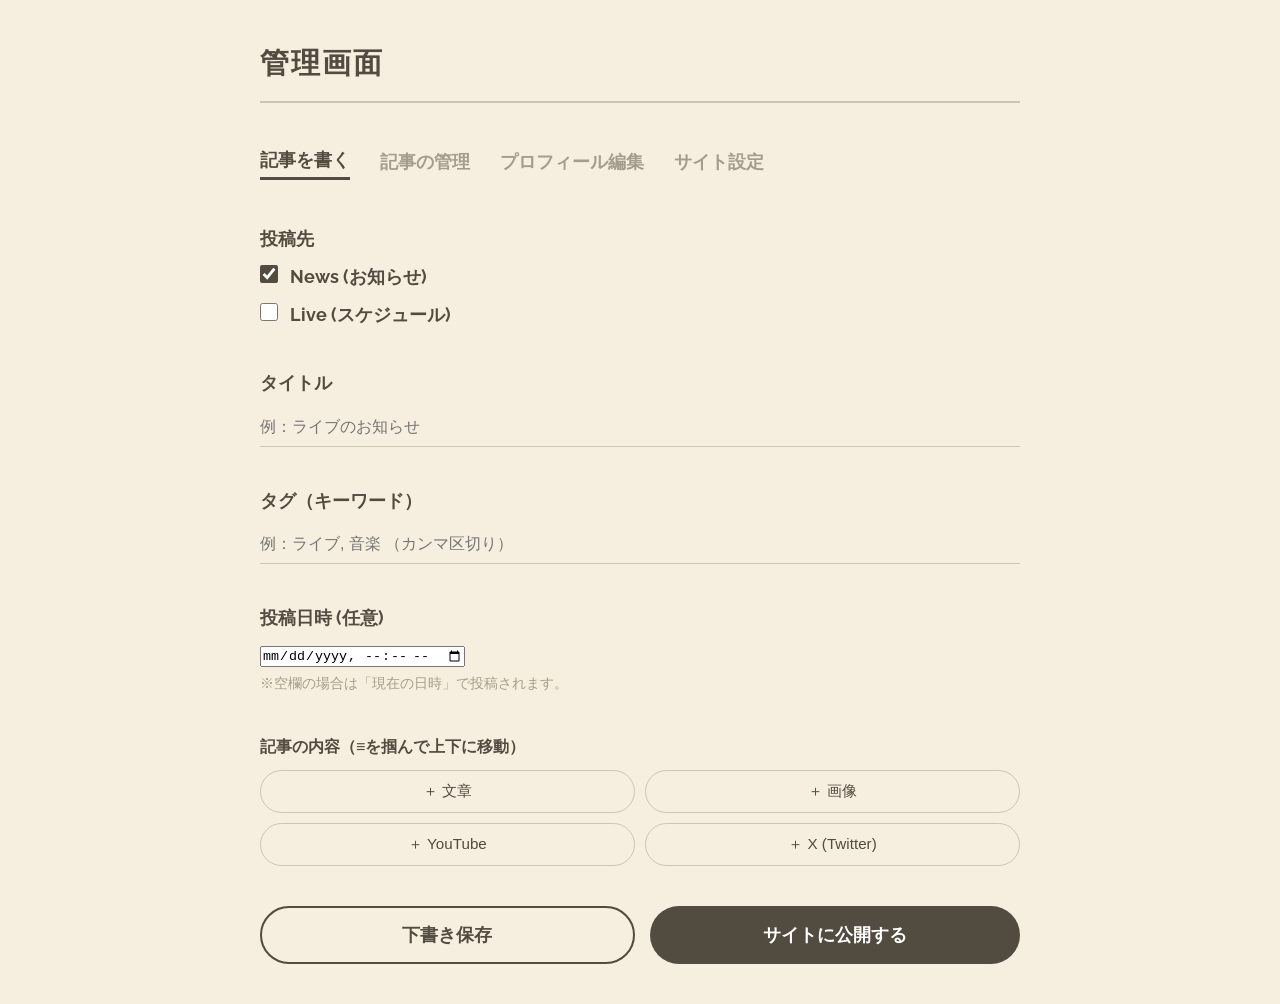
==== management.html @ 3f87c619 "Add files via upload" ====
<!DOCTYPE html>
<html lang="ja">
<head>
    <meta charset="UTF-8" />
    <meta name="viewport" content="width=device-width, initial-scale=1.0" />
    <title>管理画面 - カウチポテト</title>
    
    <link rel="stylesheet" href="style.css">
    
    <script src="https://upload-widget.cloudinary.com/global/all.js" type="text/javascript"></script>
</head>
<body>
    <div id="loading-overlay"><div class="msg">画像挿入画面を読み込み中...</div></div>

    <div class="admin-wrap">
        <h1 class="admin-title">管理画面</h1>
        
        <div class="tabs">
            <button class="tab-btn active" onclick="switchTab('tab-post')" id="tab-btn-post">記事を書く</button>
            <button class="tab-btn" onclick="switchTab('tab-manage'); loadAdminPosts();">記事の管理</button>
            <button class="tab-btn" onclick="switchTab('tab-profile'); loadProfile();">プロフィール編集</button>
            <button class="tab-btn" onclick="switchTab('tab-settings')">サイト設定</button>
        </div>

        <div id="tab-post">
            <form id="news-form">
                <input type="hidden" id="edit-post-id" value="">
                
                <div class="form-group">
                    <label>投稿先</label>
                    <label class="checkbox-label"><input type="checkbox" id="cat-news" value="news" checked> News (お知らせ)</label>
                    <label class="checkbox-label"><input type="checkbox" id="cat-live" value="live"> Live (スケジュール)</label>
                </div>

                <div class="form-group">
                    <label>タイトル</label>
                    <input type="text" id="news-title" required placeholder="例：ライブのお知らせ">
                </div>
                <div class="form-group">
                    <label>タグ（キーワード）</label>
                    <input type="text" id="news-tags" placeholder="例：ライブ, 音楽 （カンマ区切り）">
                </div>

                <div class="form-group">
                    <label>投稿日時 (任意)</label>
                    <input type="datetime-local" id="news-date">
                    <p style="font-size:0.85em; color:var(--accent-color); margin-top:5px;">※空欄の場合は「現在の日時」で投稿されます。</p>
                </div>
                
                <label style="display:block; margin-bottom:10px; font-weight:bold;">記事の内容（≡を掴んで上下に移動）</label>
                <div id="blocks-container"></div>

                <div class="add-btns">
                    <button type="button" onclick="addBlock('text', '', 'blocks-container')">＋ 文章</button>
                    <button type="button" onclick="addBlock('image', '', 'blocks-container')">＋ 画像</button>
                    <button type="button" onclick="addBlock('youtube', '', 'blocks-container')">＋ YouTube</button>
                    <button type="button" onclick="addBlock('twitter', '', 'blocks-container')">＋ X (Twitter)</button>
                </div>
                
                <div class="form-actions">
                    <button type="button" class="submit-btn draft-btn" id="draft-post-btn">下書き保存</button>
                    <button type="submit" class="submit-btn" id="submit-post-btn">サイトに公開する</button>
                    <button type="button" class="submit-btn draft-btn" id="cancel-edit-btn" style="display:none;" onclick="cancelEdit()">編集キャンセル</button>
                </div>
                <p id="post-status" style="margin-top:20px; color: var(--link-color); font-weight:bold; display:none;"></p>
            </form>
        </div>

        <div id="tab-manage" style="display: none;">
            <p style="margin-bottom:20px;">過去の記事や下書きを修正・削除できます。</p>
            <div id="admin-posts-list"><p>読み込み中...</p></div>
        </div>

        <div id="tab-profile" style="display: none;">
            <p style="margin-bottom:20px;">プロフィールページの内容を配置します。</p>
            <div id="blocks-container-profile"></div>
            <div class="add-btns">
                <button type="button" onclick="addBlock('text', '', 'blocks-container-profile')">＋ 文章</button>
                <button type="button" onclick="addBlock('image', '', 'blocks-container-profile')">＋ 画像</button>
                <button type="button" onclick="addBlock('youtube', '', 'blocks-container-profile')">＋ YouTube</button>
                <button type="button" onclick="addBlock('twitter', '', 'blocks-container-profile')">＋ X (Twitter)</button>
            </div>
            <div class="form-actions">
                <button type="button" onclick="saveProfile()" class="submit-btn">更新する</button>
            </div>
            <p id="profile-status" style="margin-top:20px; color: var(--link-color); font-weight:bold; display:none;">更新しました！</p>
        </div>

        <div id="tab-settings" style="display: none;">
            <div class="setting-card">
                <label style="font-weight:bold;">左上のヘッダーロゴ画像</label>
                <button type="button" onclick="uploadSettingImage('headerLogo')" class="add-btns" style="padding:10px 20px; border-radius:30px; margin-top:10px;">画像を選ぶ</button>
                <img id="preview-headerLogo" src="" style="max-height:60px; margin-top:10px; display:block;">
                <input type="hidden" id="input-headerLogo">
            </div>
            <div class="setting-card">
                <label style="font-weight:bold;">トップ画像 (HOME画面)</label>
                <button type="button" onclick="uploadSettingImage('topImage')" class="add-btns" style="padding:10px 20px; border-radius:30px; margin-top:10px;">画像を選ぶ</button>
                <img id="preview-topImage" src="" style="max-width:200px; display:block; margin-top:10px;">
                <input type="hidden" id="input-topImage">
            </div>
            <div class="setting-card">
                <label style="font-weight:bold;">タブアイコン (Favicon)</label>
                <button type="button" onclick="uploadSettingImage('favicon')" class="add-btns" style="padding:10px 20px; border-radius:30px; margin-top:10px;">画像を選ぶ</button>
                <img id="preview-favicon" src="" style="max-width:50px; margin-top:10px; display:block;">
                <input type="hidden" id="input-favicon">
            </div>
            <div class="form-actions">
                <button type="button" onclick="saveSettings()" class="submit-btn">設定を保存</button>
            </div>
            <p id="setting-status" style="margin-top:20px; color: var(--link-color); font-weight:bold; display:none;">保存しました！</p>
        </div>
    </div>

    <script type="module" src="admin.js"></script>
</body>
</html>
---- style.css ----
@charset "UTF-8";

/* ==================================================
   Google Fonts の読み込み
================================================== */
@import url('https://fonts.googleapis.com/css2?family=Raleway:wght@400;600&display=swap');

/* ==================================================
   1. 全体設定 (共通)
================================================== */
:root {
    --bg-color: #f6eede;      /* 背景色 */
    --text-color: #514b40;    /* 基本の文字色 */
    --accent-color: #a79d8a;  /* ボタンや日付バッジなどのアクセント色 */
    --link-color: #909f78;    /* リンクの色 */
    --border-color: #cdc5b4;  /* 枠線などの色 */
}

* {
    box-sizing: border-box;
    margin: 0;
    padding: 0;
}

body {
    background-color: var(--bg-color);
    color: var(--text-color);
    font-family: "Raleway", "Helvetica", "ヒラギノ角ゴ ProN W3", "Hiragino Kaku Gothic ProN", sans-serif;
    line-height: 1.6;
}

a {
    color: var(--text-color);
    text-decoration: none;
    transition: color 0.3s;
}

a:hover {
    color: var(--accent-color);
}

/* --- 共通ヘッダー (PC版) --- */
.site-header { width: 100%; padding: 30px 0; }
.header-inner { max-width: 1200px; margin: 0 auto; padding: 0 40px; display: flex; justify-content: space-between; align-items: center; }
.site-logo img { max-height: 60px; width: auto; display: block; }

.desktop-nav ul { list-style: none; display: flex; gap: 40px; }
.desktop-nav a { font-family: "Raleway", "Helvetica", "ヒラギノ角ゴ ProN W3", "Hiragino Kaku Gothic ProN", sans-serif; font-size: 1.1em; letter-spacing: 1px; text-transform: uppercase; color: var(--accent-color); }
.desktop-nav a.active, .desktop-nav a:hover { color: var(--text-color); }

/* --- 共通スマホ用ハンバーガーメニュー --- */
.hamburger-btn { display: none; background: transparent; border: none; color: var(--text-color); cursor: pointer; }
.mobile-menu-overlay { position: fixed; top: 0; left: 0; width: 100%; height: 100%; background-color: var(--bg-color); z-index: 2000; display: flex; flex-direction: column; padding: 60px 40px; opacity: 0; visibility: hidden; transition: opacity 0.3s ease, visibility 0.3s ease; overflow-y: auto;}
.mobile-menu-overlay.active { opacity: 1; visibility: visible; }
.close-btn { position: absolute; top: 30px; right: 30px; background: transparent; border: none; color: var(--text-color); cursor: pointer; }

.mobile-nav ul { list-style: none; margin-top: 40px; width: 100%; max-width: 300px; }
.mobile-nav li { border-bottom: 1px solid var(--border-color); }
.mobile-nav a { font-family: "Raleway", "Helvetica", "ヒラギノ角ゴ ProN W3", "Hiragino Kaku Gothic ProN", sans-serif; display: block; padding: 20px 0; font-size: 1.2em; color: var(--accent-color); letter-spacing: 1px; text-transform: uppercase; }
.mobile-nav a.active { color: var(--text-color); }

/* --- 共通フッター & スクロールトップ --- */
.site-footer { text-align: center; padding: 60px 20px 40px; border-top: 1px solid var(--border-color); margin-top: 40px; position: relative; }
.copyright { font-size: 0.8em; color: rgba(81,75,64, 0.5); }

#scroll-to-top { position: fixed; bottom: 30px; right: 30px; width: 50px; height: 50px; background-color: var(--accent-color); color: #fff; border-radius: 50%; display: flex; justify-content: center; align-items: center; cursor: pointer; opacity: 0; visibility: hidden; transition: all 0.3s ease; z-index: 1000; border: none; }
#scroll-to-top.show { opacity: 1; visibility: visible; }
#scroll-to-top:hover { background-color: var(--text-color); }
#scroll-to-top svg { width: 24px; height: 24px; fill: currentColor; }

/* --- 共通SNSボタン (SVG) --- */
.sns-btn { display: inline-flex; align-items: center; padding: 10px 20px; border: 1px solid var(--border-color); border-radius: 30px; font-size: 0.9em; margin: 0 10px 10px 0; }
.sns-btn svg { width: 18px; height: 18px; margin-right: 8px; fill: currentColor; }

.main-content { max-width: 800px; margin: 0 auto; padding: 0 20px; }


/* ==================================================
   2. index (トップページ)
================================================== */
.hero-section { text-align: center; margin-bottom: 40px; }
.hero-image { width: 100%; max-width: 100%; height: auto; display: block; margin: 0 auto; border-top: 1px solid var(--border-color); border-bottom: 1px solid var(--border-color); }
.site-description { margin-top: 15px; font-size: 0.9em; }

.sns-links { text-align: center; margin-bottom: 40px; font-size: 0.9em; }
.sns-links a { color: var(--link-color); margin: 0 10px; }

.search-box { margin-bottom: 50px; text-align: right; }
.search-box form { display: inline-flex; gap: 10px; width: 100%; max-width: 300px; }
.search-box input { flex: 1; padding: 8px 0; border: none; border-bottom: 1px solid var(--border-color); background: transparent; color: var(--text-color); outline: none; }
.search-box button { background: transparent; border: 1px solid var(--border-color); color: var(--text-color); padding: 5px 15px; border-radius: 20px; cursor: pointer; }

/* News一覧部分 */
.section-title { display: flex; align-items: center; gap: 20px; margin-bottom: 40px; }
.section-title h2 { font-weight: normal; font-size: 1.8em; letter-spacing: 1px; text-transform: uppercase; }
.section-title hr { flex: 1; border: none; border-top: 1px solid var(--border-color); }

.news-list { display: flex; flex-direction: column; gap: 25px; margin-bottom: 60px; }
.news-item { display: flex; align-items: flex-start; gap: 20px; }
.news-date { background-color: var(--accent-color); color: #fff; padding: 4px 12px; font-size: 0.8em; border-radius: 2px; white-space: nowrap; }
.news-title { font-size: 1.1em; line-height: 1.4; padding-top: 2px; }


/* ==================================================
   3. live (ライブスケジュールページ)
================================================== */
.live-item { margin-bottom: 60px; padding-bottom: 40px; border-bottom: 1px solid var(--border-color); }


/* ==================================================
   4. post & profile (個別記事・プロフィールページ)
================================================== */
.post-detail { margin-bottom: 60px; }
.post-header { margin-bottom: 30px; }
.post-title { font-size: 1.6em; margin-top: 15px; }

.post-content p, .post-content div { margin-bottom: 20px; line-height: 1.8; }
.post-content img, .post-content iframe { max-width: 100%; border-radius: 4px; margin-bottom: 20px; }

.tags-list a { display: inline-block; padding: 5px 15px; border: 1px solid var(--border-color); border-radius: 20px; margin: 0 10px 10px 0; font-size: 0.9em; }

.related-posts { margin-top: 60px; padding-top: 30px; border-top: 1px solid var(--border-color); }
.related-posts h3 { margin-bottom: 20px; font-weight: normal; }
.related-posts ul { list-style: none; }
.related-posts li { margin-bottom: 10px; }


/* ==================================================
   5. management (管理画面)
================================================== */
.admin-wrap { max-width: 800px; margin: 40px auto; padding: 0 20px; }
.admin-title { text-align: left; margin-bottom: 40px; font-size: 1.8em; letter-spacing: 2px; border-bottom: 2px solid var(--border-color); padding-bottom: 15px; }

.tabs { display: flex; gap: 30px; margin-bottom: 40px; overflow-x: auto; white-space: nowrap; border: none; -webkit-overflow-scrolling: touch; padding-bottom: 5px; }
.tab-btn { padding: 5px 0; font-size: 1.1em; background: none; border: none; color: rgba(81,75,64,0.5); cursor: pointer; font-weight: bold; }
.tab-btn.active { color: var(--text-color); border-bottom: 3px solid var(--text-color); }

.form-group { margin-bottom: 40px; }
.form-group label { display: block; margin-bottom: 10px; font-size: 1.1em; font-weight: bold; }
.form-group input[type="text"], .form-group input[type="date"] { width: 100%; padding: 10px 0; border: none; border-bottom: 1px solid var(--border-color); background: transparent; font-size: 16px; color: var(--text-color); outline: none; transition: 0.3s; }
.form-group input[type="text"]:focus { border-bottom-color: var(--text-color); }

.checkbox-label { display: inline-flex; align-items: center; margin-right: 20px; cursor: pointer; font-size: 1em; }
.checkbox-label input { margin-right: 8px; width: 18px; height: 18px; cursor: pointer; accent-color: var(--text-color); }

.editor-block { background: transparent; padding: 10px 0 10px 30px; margin-bottom: 20px; border-left: 3px solid var(--accent-color); position: relative; display: flex; flex-direction: column; width: 100%; box-sizing: border-box; }
.editor-block.over { border-left: 3px dashed var(--text-color); opacity: 0.5; }
.drag-handle { cursor: grab; font-size: 1.5em; color: var(--border-color); position: absolute; left: 0; top: 10px; padding: 5px; margin-left: -5px; touch-action: none; }

/* 文章入力スペースを広げるための変更（min-heightを200pxに拡張） */
.editor-block textarea, .editor-block input[type="text"] { width: 100%; min-height: 200px; border: 1px solid var(--border-color); padding: 12px; outline: none; font-size: 16px; resize: vertical; margin-top: 10px; border-radius: 4px; font-family: inherit; background: #fff; box-sizing: border-box; }
.editor-block input[type="text"] { min-height: auto; }
.editor-block img { max-width: 100%; border-radius: 4px; margin-top: 10px; }

/* スマホ向けに↑↓ボタンを追加したためのスタイル調整 */
.block-controls { position: absolute; top: 5px; right: 0; display: flex; gap: 10px; }
.block-controls button { background: transparent; color: var(--text-color); border: none; cursor: pointer; font-size: 1.1em; font-weight: bold; padding: 5px; }

.add-btns { display: flex; gap: 10px; margin-bottom: 40px; flex-wrap: wrap; }
.add-btns button { flex: 1; min-width: calc(50% - 10px); padding: 10px 20px; background: transparent; border: 1px solid var(--border-color); color: var(--text-color); border-radius: 30px; font-size: 0.95em; cursor: pointer; transition: 0.2s; text-align: center; }
.add-btns button:hover { background: #fff; }

.form-actions { display: flex; gap: 15px; margin-top: 40px; flex-wrap: wrap; }
.submit-btn { flex: 1; min-width: 200px; padding: 15px 40px; background-color: var(--text-color); color: #fff; border: none; border-radius: 30px; font-size: 1.1em; font-weight: bold; cursor: pointer; transition: 0.3s; text-align: center; }
.draft-btn { background-color: transparent; border: 2px solid var(--text-color); color: var(--text-color); }
.submit-btn:hover { opacity: 0.8; }

.manage-list-item { background: transparent; padding: 20px 0; border-bottom: 1px solid var(--border-color); display: flex; justify-content: space-between; align-items: center; gap: 15px; }
.manage-actions { display: flex; gap: 5px; flex-shrink: 0; }
.manage-actions button { padding: 8px 15px; border: none; border-radius: 4px; cursor: pointer; font-weight: bold; white-space: nowrap; }
.btn-edit { background: var(--text-color); color: #fff; }
.btn-delete { background: #ffeeee; color: #cc3333; }

.setting-card { background: transparent; padding: 0 0 30px 0; margin-bottom: 30px; border-bottom: 1px solid var(--border-color); }

#loading-overlay { display: none; position: fixed; top: 0; left: 0; width: 100%; height: 100%; background: rgba(246, 238, 222, 0.85); z-index: 9999; justify-content: center; align-items: center; }
#loading-overlay .msg { background: #fff; padding: 20px 40px; border-radius: 8px; box-shadow: 0 4px 15px rgba(0,0,0,0.1); font-weight: bold; font-size: 1.2em; color: var(--text-color); text-align: center; }


/* ==================================================
   6. レスポンシブ (スマホ対応)
================================================== */
@media screen and (max-width: 768px) {
    /* サイト共通 */
    .header-inner { padding: 0 20px; }
    .desktop-nav { display: none; }
    .hamburger-btn { display: block; }
    .search-box { text-align: center; }
    #scroll-to-top { bottom: 20px; right: 20px; width: 45px; height: 45px; }
    
    /* index (News一覧) */
    .news-item { flex-direction: column; gap: 5px; }
    
    /* 管理画面 */
    .admin-wrap { margin: 20px auto; padding: 0 15px; width: 100%; overflow-x: hidden; }
    .tabs { gap: 15px; padding-bottom: 10px; margin-bottom: 20px; }
    .tab-btn { font-size: 1em; white-space: nowrap; }
    
    .manage-list-item { flex-direction: column; align-items: flex-start; padding: 15px 0; }
    .manage-actions { width: 100%; justify-content: space-between; margin-top: 10px; }
    .manage-actions button { flex: 1; padding: 12px; }
    
    .editor-block { padding: 50px 10px 10px 10px; border-left: none; border-top: 3px solid var(--accent-color); background: #fff; border-radius: 8px; }
    .editor-block.over { border-left: none; border-top: 3px dashed var(--text-color); }
    .drag-handle { left: 10px; top: 10px; padding: 0; margin: 0; }
    .block-controls { top: 10px; right: 10px; }
    
    .add-btns { flex-direction: column; gap: 10px; }
    .add-btns button { width: 100%; padding: 15px; }
    
    .form-actions { flex-direction: column; gap: 10px; margin-top: 30px; }
    .submit-btn { width: 100%; padding: 15px; }
}
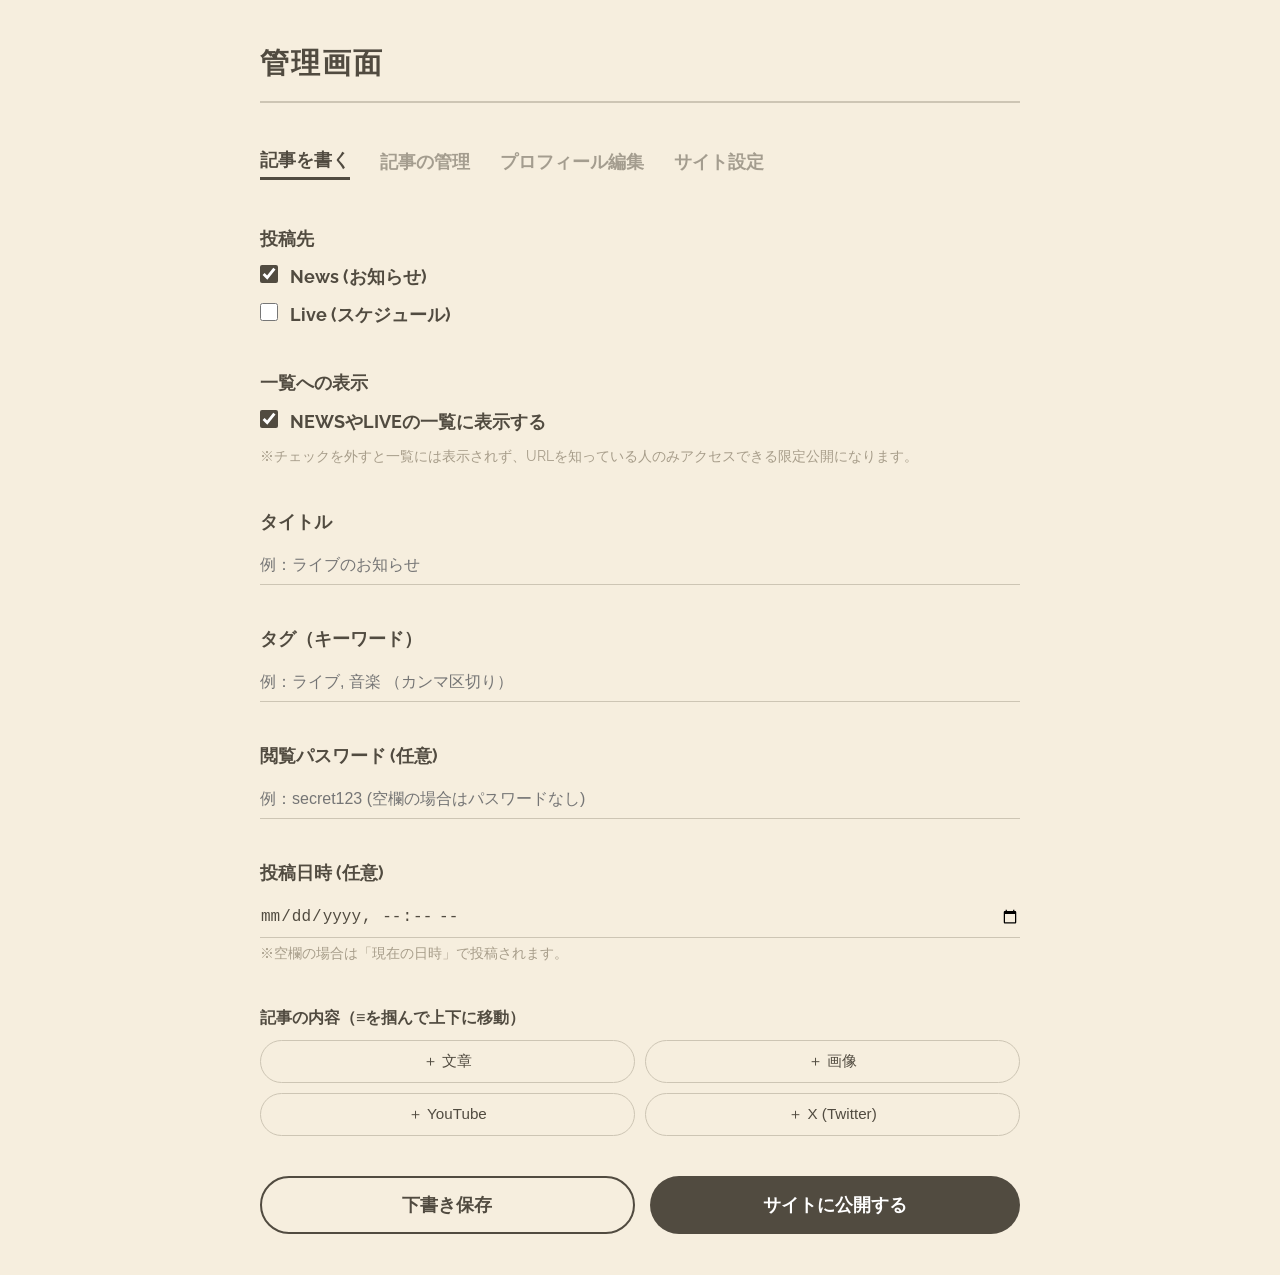
==== commit 751d5e6f: "Add files via upload" ====
--- a/management.html
+++ b/management.html
@@ -33,12 +33,23 @@
                 </div>
 
                 <div class="form-group">
+                    <label>一覧への表示</label>
+                    <label class="checkbox-label"><input type="checkbox" id="news-visible" checked> NEWSやLIVEの一覧に表示する</label>
+                    <p style="font-size:0.85em; color:var(--accent-color); margin-top:5px;">※チェックを外すと一覧には表示されず、URLを知っている人のみアクセスできる限定公開になります。</p>
+                </div>
+
+                <div class="form-group">
                     <label>タイトル</label>
                     <input type="text" id="news-title" required placeholder="例：ライブのお知らせ">
                 </div>
                 <div class="form-group">
                     <label>タグ（キーワード）</label>
                     <input type="text" id="news-tags" placeholder="例：ライブ, 音楽 （カンマ区切り）">
+                </div>
+
+                <div class="form-group">
+                    <label>閲覧パスワード (任意)</label>
+                    <input type="text" id="news-password" placeholder="例：secret123 (空欄の場合はパスワードなし)">
                 </div>
 
                 <div class="form-group">
--- a/style.css
+++ b/style.css
@@ -137,8 +137,8 @@
 
 .form-group { margin-bottom: 40px; }
 .form-group label { display: block; margin-bottom: 10px; font-size: 1.1em; font-weight: bold; }
-.form-group input[type="text"], .form-group input[type="date"] { width: 100%; padding: 10px 0; border: none; border-bottom: 1px solid var(--border-color); background: transparent; font-size: 16px; color: var(--text-color); outline: none; transition: 0.3s; }
-.form-group input[type="text"]:focus { border-bottom-color: var(--text-color); }
+.form-group input[type="text"], .form-group input[type="date"], .form-group input[type="datetime-local"] { width: 100%; padding: 10px 0; border: none; border-bottom: 1px solid var(--border-color); background: transparent; font-size: 16px; color: var(--text-color); outline: none; transition: 0.3s; }
+.form-group input[type="text"]:focus, .form-group input[type="datetime-local"]:focus { border-bottom-color: var(--text-color); }
 
 .checkbox-label { display: inline-flex; align-items: center; margin-right: 20px; cursor: pointer; font-size: 1em; }
 .checkbox-label input { margin-right: 8px; width: 18px; height: 18px; cursor: pointer; accent-color: var(--text-color); }
@@ -147,12 +147,10 @@
 .editor-block.over { border-left: 3px dashed var(--text-color); opacity: 0.5; }
 .drag-handle { cursor: grab; font-size: 1.5em; color: var(--border-color); position: absolute; left: 0; top: 10px; padding: 5px; margin-left: -5px; touch-action: none; }
 
-/* 文章入力スペースを広げるための変更（min-heightを200pxに拡張） */
 .editor-block textarea, .editor-block input[type="text"] { width: 100%; min-height: 200px; border: 1px solid var(--border-color); padding: 12px; outline: none; font-size: 16px; resize: vertical; margin-top: 10px; border-radius: 4px; font-family: inherit; background: #fff; box-sizing: border-box; }
 .editor-block input[type="text"] { min-height: auto; }
 .editor-block img { max-width: 100%; border-radius: 4px; margin-top: 10px; }
 
-/* スマホ向けに↑↓ボタンを追加したためのスタイル調整 */
 .block-controls { position: absolute; top: 5px; right: 0; display: flex; gap: 10px; }
 .block-controls button { background: transparent; color: var(--text-color); border: none; cursor: pointer; font-size: 1.1em; font-weight: bold; padding: 5px; }
 
@@ -178,7 +176,19 @@
 
 
 /* ==================================================
-   6. レスポンシブ (スマホ対応)
+   6. パスワード保護画面
+================================================== */
+.password-auth-container { text-align: center; margin: 40px auto; max-width: 400px; padding: 40px 20px; background: #fff; border-radius: 8px; border: 1px solid var(--border-color); }
+.password-auth-container h3 { margin-bottom: 20px; font-weight: normal; font-size: 1.1em; letter-spacing: 1px; }
+.password-auth-container input[type="password"] { width: 100%; padding: 12px; margin-bottom: 20px; border: 1px solid var(--border-color); border-radius: 4px; font-size: 16px; outline: none; box-sizing: border-box; font-family: inherit; }
+.password-auth-container input[type="password"]:focus { border-color: var(--text-color); }
+.password-auth-container button { width: 100%; padding: 15px; background-color: var(--text-color); color: #fff; border: none; border-radius: 30px; font-size: 1em; cursor: pointer; transition: 0.3s; font-family: inherit; font-weight: bold; }
+.password-auth-container button:hover { opacity: 0.8; }
+.password-error { color: #cc3333; margin-bottom: 15px; font-size: 0.9em; display: none; font-weight: bold; }
+
+
+/* ==================================================
+   7. レスポンシブ (スマホ対応)
 ================================================== */
 @media screen and (max-width: 768px) {
     /* サイト共通 */
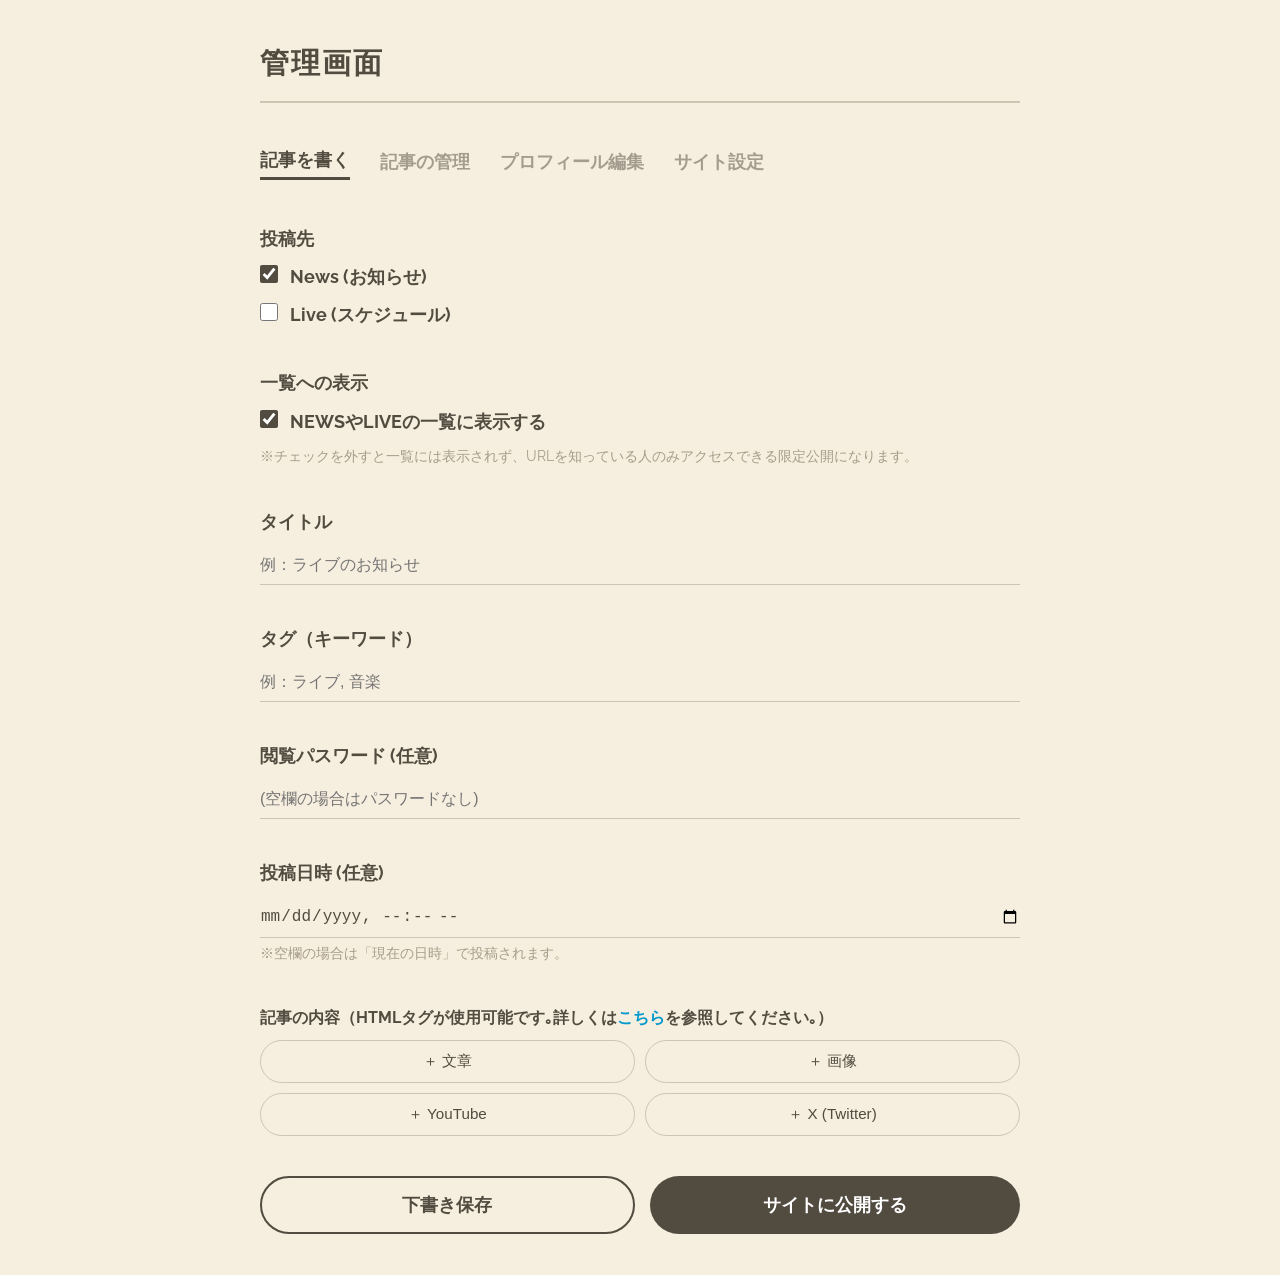
==== commit ed8291b4: "Add files via upload" ====
--- a/management.html
+++ b/management.html
@@ -3,7 +3,7 @@
 <head>
     <meta charset="UTF-8" />
     <meta name="viewport" content="width=device-width, initial-scale=1.0" />
-    <title>管理画面 - カウチポテト</title>
+    <title>管理画面</title>
     
     <link rel="stylesheet" href="style.css">
     
@@ -44,12 +44,12 @@
                 </div>
                 <div class="form-group">
                     <label>タグ（キーワード）</label>
-                    <input type="text" id="news-tags" placeholder="例：ライブ, 音楽 （カンマ区切り）">
+                    <input type="text" id="news-tags" placeholder="例：ライブ, 音楽">
                 </div>
 
                 <div class="form-group">
                     <label>閲覧パスワード (任意)</label>
-                    <input type="text" id="news-password" placeholder="例：secret123 (空欄の場合はパスワードなし)">
+                    <input type="text" id="news-password" placeholder="(空欄の場合はパスワードなし)">
                 </div>
 
                 <div class="form-group">
@@ -58,7 +58,7 @@
                     <p style="font-size:0.85em; color:var(--accent-color); margin-top:5px;">※空欄の場合は「現在の日時」で投稿されます。</p>
                 </div>
                 
-                <label style="display:block; margin-bottom:10px; font-weight:bold;">記事の内容（≡を掴んで上下に移動）</label>
+                <label style="display:block; margin-bottom:10px; font-weight:bold;">記事の内容（HTMLタグが使用可能です｡詳しくは<a href="https://hmaster.net/htmllist.html" target="_blank"><span style="color: #0099cc;">こちら</span></a>を参照してください｡）</label>
                 <div id="blocks-container"></div>
 
                 <div class="add-btns">
